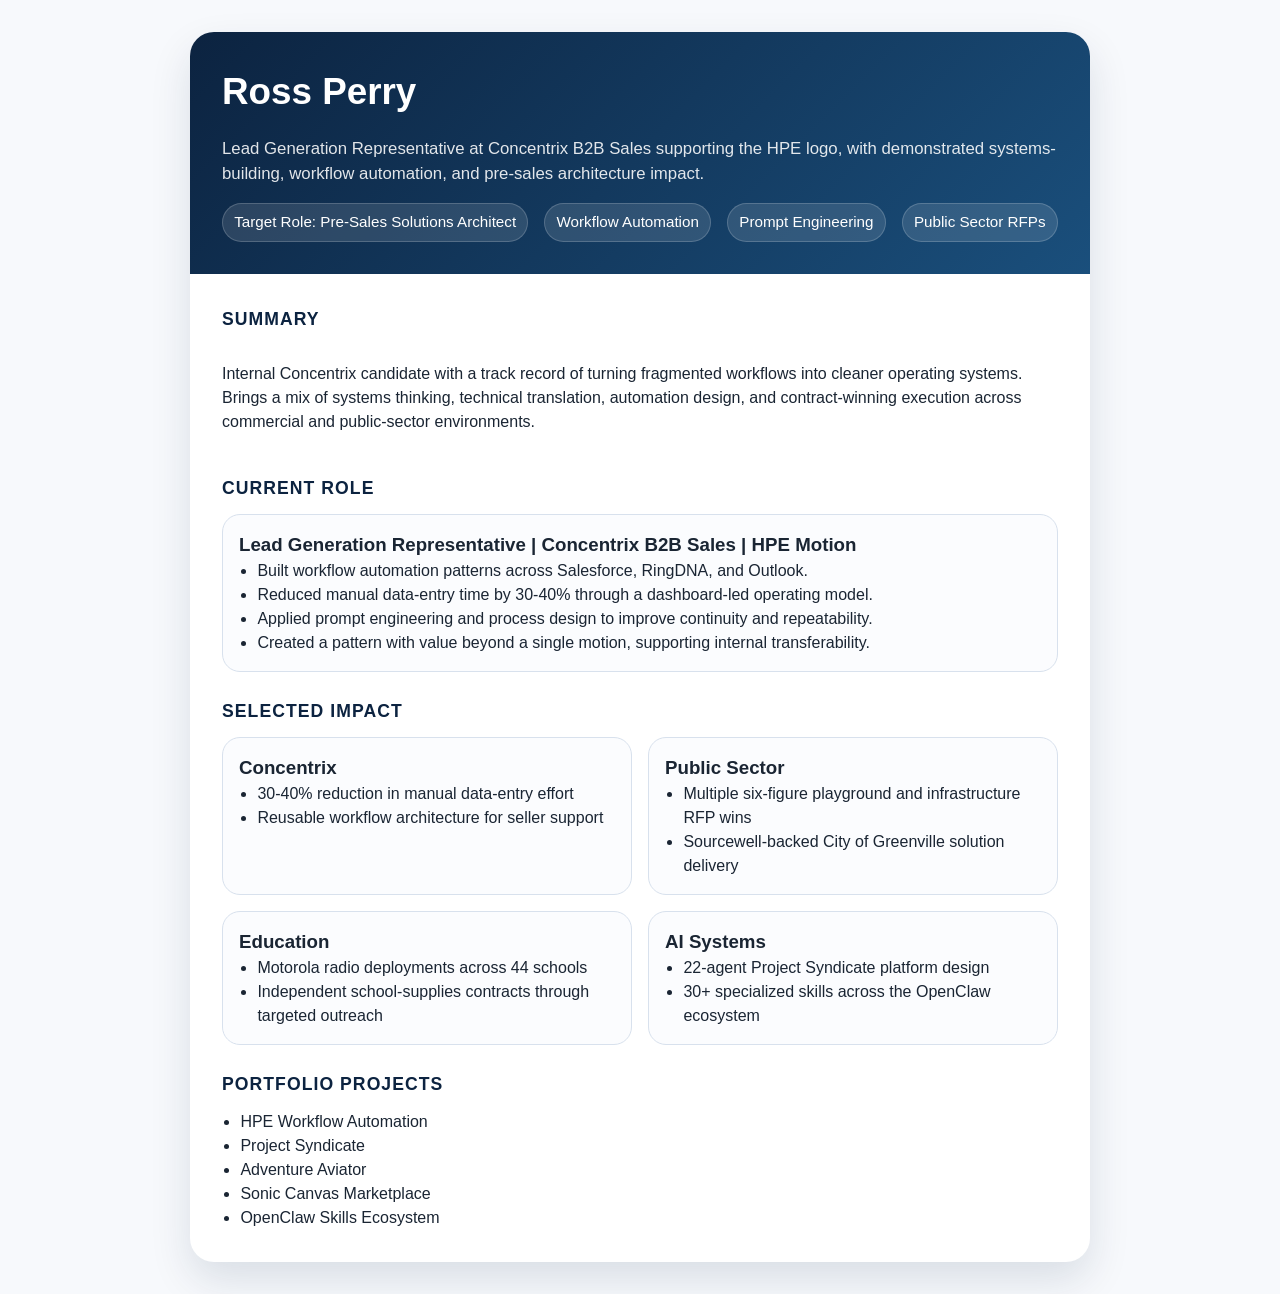
==== resources/resume/ross_perry_resume.html @ 1b968264 "Build systems architecture portfolio" ====
<!DOCTYPE html>
<html lang="en">
<head>
  <meta charset="utf-8">
  <meta name="viewport" content="width=device-width, initial-scale=1">
  <title>Ross Perry Resume</title>
  <style>
    :root {
      --ink: #0c2340;
      --accent: #1c6b72;
      --paper: #f7f9fc;
      --line: #d8e1ed;
    }

    body {
      margin: 0;
      padding: 2rem 1rem;
      background: var(--paper);
      color: #1a2533;
      font: 16px/1.5 Aptos, Calibri, sans-serif;
    }

    main {
      max-width: 900px;
      margin: 0 auto;
      background: #ffffff;
      border-radius: 24px;
      box-shadow: 0 18px 42px rgba(12, 35, 64, 0.12);
      overflow: hidden;
    }

    header {
      padding: 2rem;
      background: linear-gradient(135deg, var(--ink), #1a4f7c);
      color: #ffffff;
    }

    h1,
    h2,
    h3 {
      margin: 0;
      font-family: "Aptos Display", "Segoe UI", sans-serif;
    }

    h1 {
      font-size: 2.3rem;
      margin-bottom: 0.4rem;
    }

    .subtitle {
      font-size: 1.05rem;
      color: rgba(255, 255, 255, 0.88);
    }

    .shell {
      padding: 2rem;
      display: grid;
      gap: 1.6rem;
    }

    section {
      display: grid;
      gap: 0.8rem;
    }

    h2 {
      font-size: 1.1rem;
      color: var(--ink);
      letter-spacing: 0.06em;
      text-transform: uppercase;
    }

    .grid {
      display: grid;
      gap: 1rem;
      grid-template-columns: repeat(2, minmax(0, 1fr));
    }

    .card {
      padding: 1rem;
      border: 1px solid var(--line);
      border-radius: 18px;
      background: #fbfcfe;
    }

    ul {
      margin: 0;
      padding-left: 1.15rem;
    }

    .meta {
      display: flex;
      flex-wrap: wrap;
      gap: 0.75rem 1rem;
      margin-top: 1rem;
      font-size: 0.95rem;
    }

    .chip {
      padding: 0.45rem 0.7rem;
      border-radius: 999px;
      background: rgba(255, 255, 255, 0.12);
      border: 1px solid rgba(255, 255, 255, 0.18);
    }
  </style>
</head>
<body>
  <main>
    <header>
      <h1>Ross Perry</h1>
      <p class="subtitle">Lead Generation Representative at Concentrix B2B Sales supporting the HPE logo, with demonstrated systems-building, workflow automation, and pre-sales architecture impact.</p>
      <div class="meta">
        <span class="chip">Target Role: Pre-Sales Solutions Architect</span>
        <span class="chip">Workflow Automation</span>
        <span class="chip">Prompt Engineering</span>
        <span class="chip">Public Sector RFPs</span>
      </div>
    </header>

    <div class="shell">
      <section>
        <h2>Summary</h2>
        <p>Internal Concentrix candidate with a track record of turning fragmented workflows into cleaner operating systems. Brings a mix of systems thinking, technical translation, automation design, and contract-winning execution across commercial and public-sector environments.</p>
      </section>

      <section>
        <h2>Current Role</h2>
        <div class="card">
          <h3>Lead Generation Representative | Concentrix B2B Sales | HPE Motion</h3>
          <ul>
            <li>Built workflow automation patterns across Salesforce, RingDNA, and Outlook.</li>
            <li>Reduced manual data-entry time by 30-40% through a dashboard-led operating model.</li>
            <li>Applied prompt engineering and process design to improve continuity and repeatability.</li>
            <li>Created a pattern with value beyond a single motion, supporting internal transferability.</li>
          </ul>
        </div>
      </section>

      <section>
        <h2>Selected Impact</h2>
        <div class="grid">
          <div class="card">
            <h3>Concentrix</h3>
            <ul>
              <li>30-40% reduction in manual data-entry effort</li>
              <li>Reusable workflow architecture for seller support</li>
            </ul>
          </div>
          <div class="card">
            <h3>Public Sector</h3>
            <ul>
              <li>Multiple six-figure playground and infrastructure RFP wins</li>
              <li>Sourcewell-backed City of Greenville solution delivery</li>
            </ul>
          </div>
          <div class="card">
            <h3>Education</h3>
            <ul>
              <li>Motorola radio deployments across 44 schools</li>
              <li>Independent school-supplies contracts through targeted outreach</li>
            </ul>
          </div>
          <div class="card">
            <h3>AI Systems</h3>
            <ul>
              <li>22-agent Project Syndicate platform design</li>
              <li>30+ specialized skills across the OpenClaw ecosystem</li>
            </ul>
          </div>
        </div>
      </section>

      <section>
        <h2>Portfolio Projects</h2>
        <ul>
          <li>HPE Workflow Automation</li>
          <li>Project Syndicate</li>
          <li>Adventure Aviator</li>
          <li>Sonic Canvas Marketplace</li>
          <li>OpenClaw Skills Ecosystem</li>
        </ul>
      </section>
    </div>
  </main>
</body>
</html>
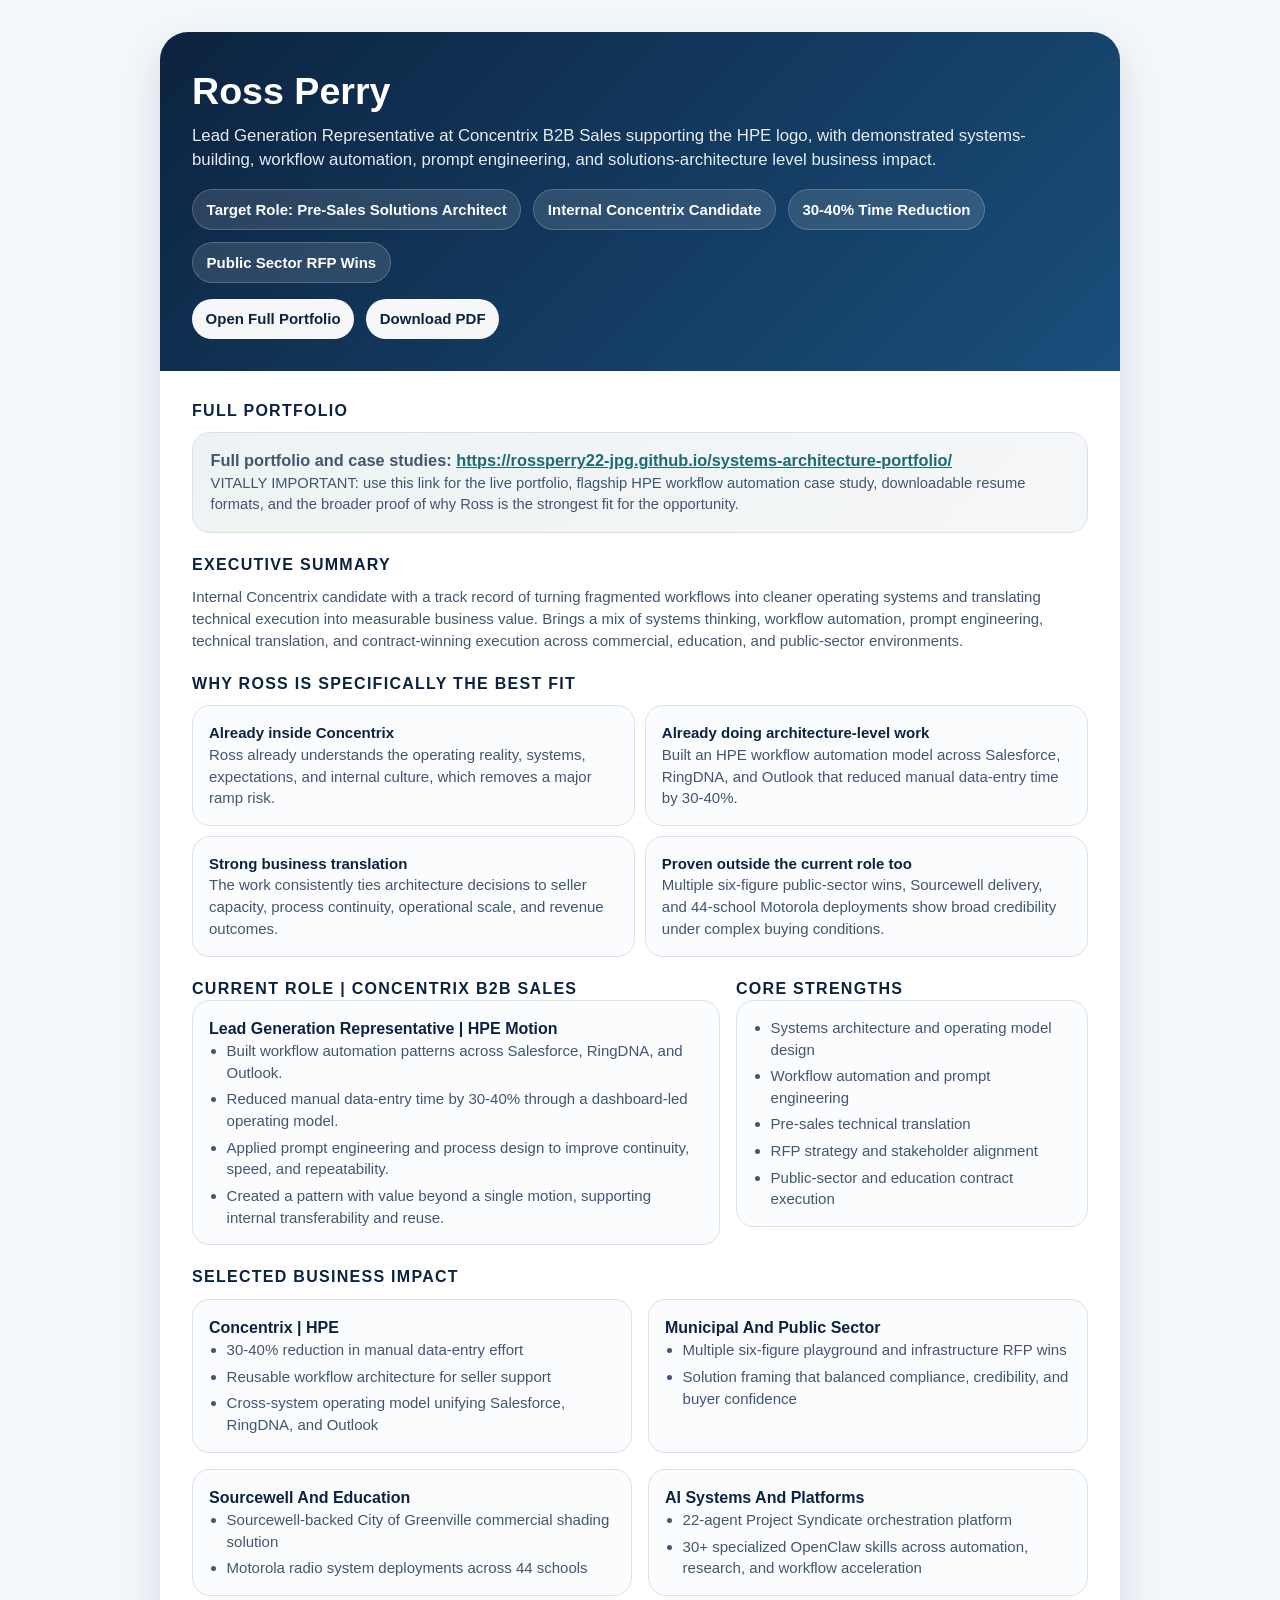
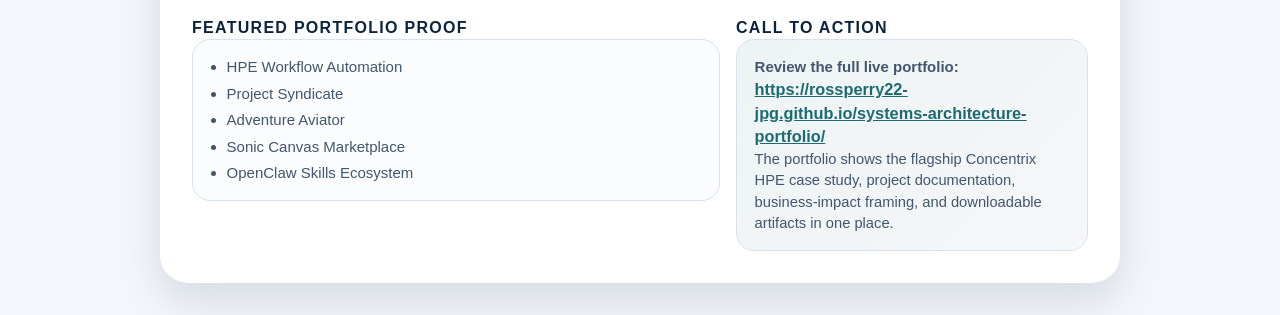
==== commit 856f2932: "Strengthen resume package and PDF download flow" ====
--- a/resources/resume/ross_perry_resume.html
+++ b/resources/resume/ross_perry_resume.html
@@ -7,32 +7,42 @@
   <style>
     :root {
       --ink: #0c2340;
+      --ink-soft: #42566f;
       --accent: #1c6b72;
-      --paper: #f7f9fc;
+      --paper: #f3f6fa;
       --line: #d8e1ed;
+      --white: #ffffff;
+    }
+
+    * {
+      box-sizing: border-box;
     }
 
     body {
       margin: 0;
       padding: 2rem 1rem;
       background: var(--paper);
-      color: #1a2533;
-      font: 16px/1.5 Aptos, Calibri, sans-serif;
+      color: #162232;
+      font: 15px/1.45 Aptos, Calibri, sans-serif;
+    }
+
+    a {
+      color: var(--accent);
     }
 
     main {
-      max-width: 900px;
+      max-width: 960px;
       margin: 0 auto;
-      background: #ffffff;
-      border-radius: 24px;
+      background: var(--white);
+      border-radius: 28px;
       box-shadow: 0 18px 42px rgba(12, 35, 64, 0.12);
       overflow: hidden;
     }
 
     header {
       padding: 2rem;
-      background: linear-gradient(135deg, var(--ink), #1a4f7c);
-      color: #ffffff;
+      background: linear-gradient(135deg, #0c2340, #1a4f7c);
+      color: var(--white);
     }
 
     h1,
@@ -43,64 +53,177 @@
     }
 
     h1 {
-      font-size: 2.3rem;
-      margin-bottom: 0.4rem;
+      font-size: 2.35rem;
+      margin-bottom: 0.35rem;
+    }
+
+    h2 {
+      font-size: 1rem;
+      text-transform: uppercase;
+      letter-spacing: 0.08em;
+      color: var(--ink);
+    }
+
+    h3 {
+      font-size: 1rem;
+      color: var(--ink);
     }
 
     .subtitle {
+      margin: 0;
       font-size: 1.05rem;
-      color: rgba(255, 255, 255, 0.88);
+      color: rgba(255, 255, 255, 0.9);
+      max-width: 60rem;
+    }
+
+    .header-meta,
+    .actions {
+      display: flex;
+      flex-wrap: wrap;
+      gap: 0.75rem;
+      margin-top: 1rem;
+    }
+
+    .chip,
+    .action-link {
+      display: inline-flex;
+      align-items: center;
+      min-height: 2.4rem;
+      padding: 0.55rem 0.85rem;
+      border-radius: 999px;
+      text-decoration: none;
+      font-weight: 700;
+    }
+
+    .chip {
+      background: rgba(255, 255, 255, 0.12);
+      border: 1px solid rgba(255, 255, 255, 0.2);
+      color: var(--white);
+    }
+
+    .action-link {
+      background: rgba(255, 255, 255, 0.96);
+      color: var(--ink);
     }
 
     .shell {
-      padding: 2rem;
-      display: grid;
-      gap: 1.6rem;
+      padding: 1.75rem 2rem 2rem;
+      display: grid;
+      gap: 1.25rem;
     }
 
     section {
       display: grid;
-      gap: 0.8rem;
-    }
-
-    h2 {
-      font-size: 1.1rem;
-      color: var(--ink);
-      letter-spacing: 0.06em;
-      text-transform: uppercase;
-    }
-
-    .grid {
-      display: grid;
-      gap: 1rem;
-      grid-template-columns: repeat(2, minmax(0, 1fr));
-    }
-
+      gap: 0.65rem;
+    }
+
+    .callout,
     .card {
-      padding: 1rem;
       border: 1px solid var(--line);
       border-radius: 18px;
       background: #fbfcfe;
     }
 
+    .callout {
+      padding: 1rem 1.1rem;
+      background: linear-gradient(135deg, rgba(28, 107, 114, 0.08), rgba(12, 35, 64, 0.04));
+    }
+
+    .card {
+      padding: 1rem;
+    }
+
+    .grid {
+      display: grid;
+      gap: 1rem;
+      grid-template-columns: repeat(2, minmax(0, 1fr));
+    }
+
+    .two-col {
+      display: grid;
+      gap: 1rem;
+      grid-template-columns: 1.2fr 0.8fr;
+    }
+
+    p {
+      margin: 0;
+      color: var(--ink-soft);
+    }
+
     ul {
       margin: 0;
-      padding-left: 1.15rem;
-    }
-
-    .meta {
-      display: flex;
-      flex-wrap: wrap;
-      gap: 0.75rem 1rem;
-      margin-top: 1rem;
-      font-size: 0.95rem;
-    }
-
-    .chip {
-      padding: 0.45rem 0.7rem;
-      border-radius: 999px;
-      background: rgba(255, 255, 255, 0.12);
-      border: 1px solid rgba(255, 255, 255, 0.18);
+      padding-left: 1.1rem;
+      color: var(--ink-soft);
+    }
+
+    li + li {
+      margin-top: 0.3rem;
+    }
+
+    .portfolio-link {
+      font-size: 1.02rem;
+      font-weight: 800;
+      word-break: break-word;
+    }
+
+    .why-fit {
+      display: grid;
+      gap: 0.6rem;
+    }
+
+    .why-fit strong {
+      color: var(--ink);
+    }
+
+    .small-note {
+      font-size: 0.92rem;
+    }
+
+    @page {
+      size: Letter;
+      margin: 0.45in;
+    }
+
+    @media print {
+      body {
+        background: #ffffff;
+        padding: 0;
+        font-size: 10.5pt;
+      }
+
+      main {
+        max-width: none;
+        box-shadow: none;
+        border-radius: 0;
+      }
+
+      header {
+        padding: 1.1rem 1.2rem 1rem;
+      }
+
+      .shell {
+        padding: 1rem 1.2rem 1.2rem;
+        gap: 0.9rem;
+      }
+
+      .actions {
+        display: none;
+      }
+
+      .grid,
+      .two-col {
+        grid-template-columns: 1fr 1fr;
+      }
+
+      .callout,
+      .card {
+        break-inside: avoid;
+      }
+
+      a {
+        color: #0f5d62;
+        text-decoration: underline;
+      }
     }
   </style>
 </head>
@@ -108,77 +231,141 @@
   <main>
     <header>
       <h1>Ross Perry</h1>
-      <p class="subtitle">Lead Generation Representative at Concentrix B2B Sales supporting the HPE logo, with demonstrated systems-building, workflow automation, and pre-sales architecture impact.</p>
-      <div class="meta">
+      <p class="subtitle">Lead Generation Representative at Concentrix B2B Sales supporting the HPE logo, with demonstrated systems-building, workflow automation, prompt engineering, and solutions-architecture level business impact.</p>
+      <div class="header-meta">
         <span class="chip">Target Role: Pre-Sales Solutions Architect</span>
-        <span class="chip">Workflow Automation</span>
-        <span class="chip">Prompt Engineering</span>
-        <span class="chip">Public Sector RFPs</span>
+        <span class="chip">Internal Concentrix Candidate</span>
+        <span class="chip">30-40% Time Reduction</span>
+        <span class="chip">Public Sector RFP Wins</span>
+      </div>
+      <div class="actions">
+        <a class="action-link" href="https://rossperry22-jpg.github.io/systems-architecture-portfolio/">Open Full Portfolio</a>
+        <a class="action-link" href="./ross_perry_resume.pdf">Download PDF</a>
       </div>
     </header>
 
     <div class="shell">
       <section>
-        <h2>Summary</h2>
-        <p>Internal Concentrix candidate with a track record of turning fragmented workflows into cleaner operating systems. Brings a mix of systems thinking, technical translation, automation design, and contract-winning execution across commercial and public-sector environments.</p>
+        <h2>Full Portfolio</h2>
+        <div class="callout">
+          <p class="portfolio-link">
+            Full portfolio and case studies:
+            <a href="https://rossperry22-jpg.github.io/systems-architecture-portfolio/">https://rossperry22-jpg.github.io/systems-architecture-portfolio/</a>
+          </p>
+          <p class="small-note">VITALLY IMPORTANT: use this link for the live portfolio, flagship HPE workflow automation case study, downloadable resume formats, and the broader proof of why Ross is the strongest fit for the opportunity.</p>
+        </div>
       </section>
 
       <section>
-        <h2>Current Role</h2>
-        <div class="card">
-          <h3>Lead Generation Representative | Concentrix B2B Sales | HPE Motion</h3>
-          <ul>
-            <li>Built workflow automation patterns across Salesforce, RingDNA, and Outlook.</li>
-            <li>Reduced manual data-entry time by 30-40% through a dashboard-led operating model.</li>
-            <li>Applied prompt engineering and process design to improve continuity and repeatability.</li>
-            <li>Created a pattern with value beyond a single motion, supporting internal transferability.</li>
-          </ul>
-        </div>
+        <h2>Executive Summary</h2>
+        <p>Internal Concentrix candidate with a track record of turning fragmented workflows into cleaner operating systems and translating technical execution into measurable business value. Brings a mix of systems thinking, workflow automation, prompt engineering, technical translation, and contract-winning execution across commercial, education, and public-sector environments.</p>
       </section>
 
       <section>
-        <h2>Selected Impact</h2>
+        <h2>Why Ross Is Specifically The Best Fit</h2>
+        <div class="grid why-fit">
+          <div class="card">
+            <strong>Already inside Concentrix</strong>
+            <p>Ross already understands the operating reality, systems, expectations, and internal culture, which removes a major ramp risk.</p>
+          </div>
+          <div class="card">
+            <strong>Already doing architecture-level work</strong>
+            <p>Built an HPE workflow automation model across Salesforce, RingDNA, and Outlook that reduced manual data-entry time by 30-40%.</p>
+          </div>
+          <div class="card">
+            <strong>Strong business translation</strong>
+            <p>The work consistently ties architecture decisions to seller capacity, process continuity, operational scale, and revenue outcomes.</p>
+          </div>
+          <div class="card">
+            <strong>Proven outside the current role too</strong>
+            <p>Multiple six-figure public-sector wins, Sourcewell delivery, and 44-school Motorola deployments show broad credibility under complex buying conditions.</p>
+          </div>
+        </div>
+      </section>
+
+      <section class="two-col">
+        <div>
+          <h2>Current Role | Concentrix B2B Sales</h2>
+          <div class="card">
+            <h3>Lead Generation Representative | HPE Motion</h3>
+            <ul>
+              <li>Built workflow automation patterns across Salesforce, RingDNA, and Outlook.</li>
+              <li>Reduced manual data-entry time by 30-40% through a dashboard-led operating model.</li>
+              <li>Applied prompt engineering and process design to improve continuity, speed, and repeatability.</li>
+              <li>Created a pattern with value beyond a single motion, supporting internal transferability and reuse.</li>
+            </ul>
+          </div>
+        </div>
+        <div>
+          <h2>Core Strengths</h2>
+          <div class="card">
+            <ul>
+              <li>Systems architecture and operating model design</li>
+              <li>Workflow automation and prompt engineering</li>
+              <li>Pre-sales technical translation</li>
+              <li>RFP strategy and stakeholder alignment</li>
+              <li>Public-sector and education contract execution</li>
+            </ul>
+          </div>
+        </div>
+      </section>
+
+      <section>
+        <h2>Selected Business Impact</h2>
         <div class="grid">
           <div class="card">
-            <h3>Concentrix</h3>
+            <h3>Concentrix | HPE</h3>
             <ul>
               <li>30-40% reduction in manual data-entry effort</li>
               <li>Reusable workflow architecture for seller support</li>
-            </ul>
-          </div>
-          <div class="card">
-            <h3>Public Sector</h3>
+              <li>Cross-system operating model unifying Salesforce, RingDNA, and Outlook</li>
+            </ul>
+          </div>
+          <div class="card">
+            <h3>Municipal And Public Sector</h3>
             <ul>
               <li>Multiple six-figure playground and infrastructure RFP wins</li>
-              <li>Sourcewell-backed City of Greenville solution delivery</li>
-            </ul>
-          </div>
-          <div class="card">
-            <h3>Education</h3>
-            <ul>
-              <li>Motorola radio deployments across 44 schools</li>
-              <li>Independent school-supplies contracts through targeted outreach</li>
-            </ul>
-          </div>
-          <div class="card">
-            <h3>AI Systems</h3>
-            <ul>
-              <li>22-agent Project Syndicate platform design</li>
-              <li>30+ specialized skills across the OpenClaw ecosystem</li>
-            </ul>
-          </div>
-        </div>
-      </section>
-
-      <section>
-        <h2>Portfolio Projects</h2>
-        <ul>
-          <li>HPE Workflow Automation</li>
-          <li>Project Syndicate</li>
-          <li>Adventure Aviator</li>
-          <li>Sonic Canvas Marketplace</li>
-          <li>OpenClaw Skills Ecosystem</li>
-        </ul>
+              <li>Solution framing that balanced compliance, credibility, and buyer confidence</li>
+            </ul>
+          </div>
+          <div class="card">
+            <h3>Sourcewell And Education</h3>
+            <ul>
+              <li>Sourcewell-backed City of Greenville commercial shading solution</li>
+              <li>Motorola radio system deployments across 44 schools</li>
+            </ul>
+          </div>
+          <div class="card">
+            <h3>AI Systems And Platforms</h3>
+            <ul>
+              <li>22-agent Project Syndicate orchestration platform</li>
+              <li>30+ specialized OpenClaw skills across automation, research, and workflow acceleration</li>
+            </ul>
+          </div>
+        </div>
+      </section>
+
+      <section class="two-col">
+        <div>
+          <h2>Featured Portfolio Proof</h2>
+          <div class="card">
+            <ul>
+              <li>HPE Workflow Automation</li>
+              <li>Project Syndicate</li>
+              <li>Adventure Aviator</li>
+              <li>Sonic Canvas Marketplace</li>
+              <li>OpenClaw Skills Ecosystem</li>
+            </ul>
+          </div>
+        </div>
+        <div>
+          <h2>Call To Action</h2>
+          <div class="callout">
+            <p><strong>Review the full live portfolio:</strong></p>
+            <p class="portfolio-link"><a href="https://rossperry22-jpg.github.io/systems-architecture-portfolio/">https://rossperry22-jpg.github.io/systems-architecture-portfolio/</a></p>
+            <p class="small-note">The portfolio shows the flagship Concentrix HPE case study, project documentation, business-impact framing, and downloadable artifacts in one place.</p>
+          </div>
+        </div>
       </section>
     </div>
   </main>
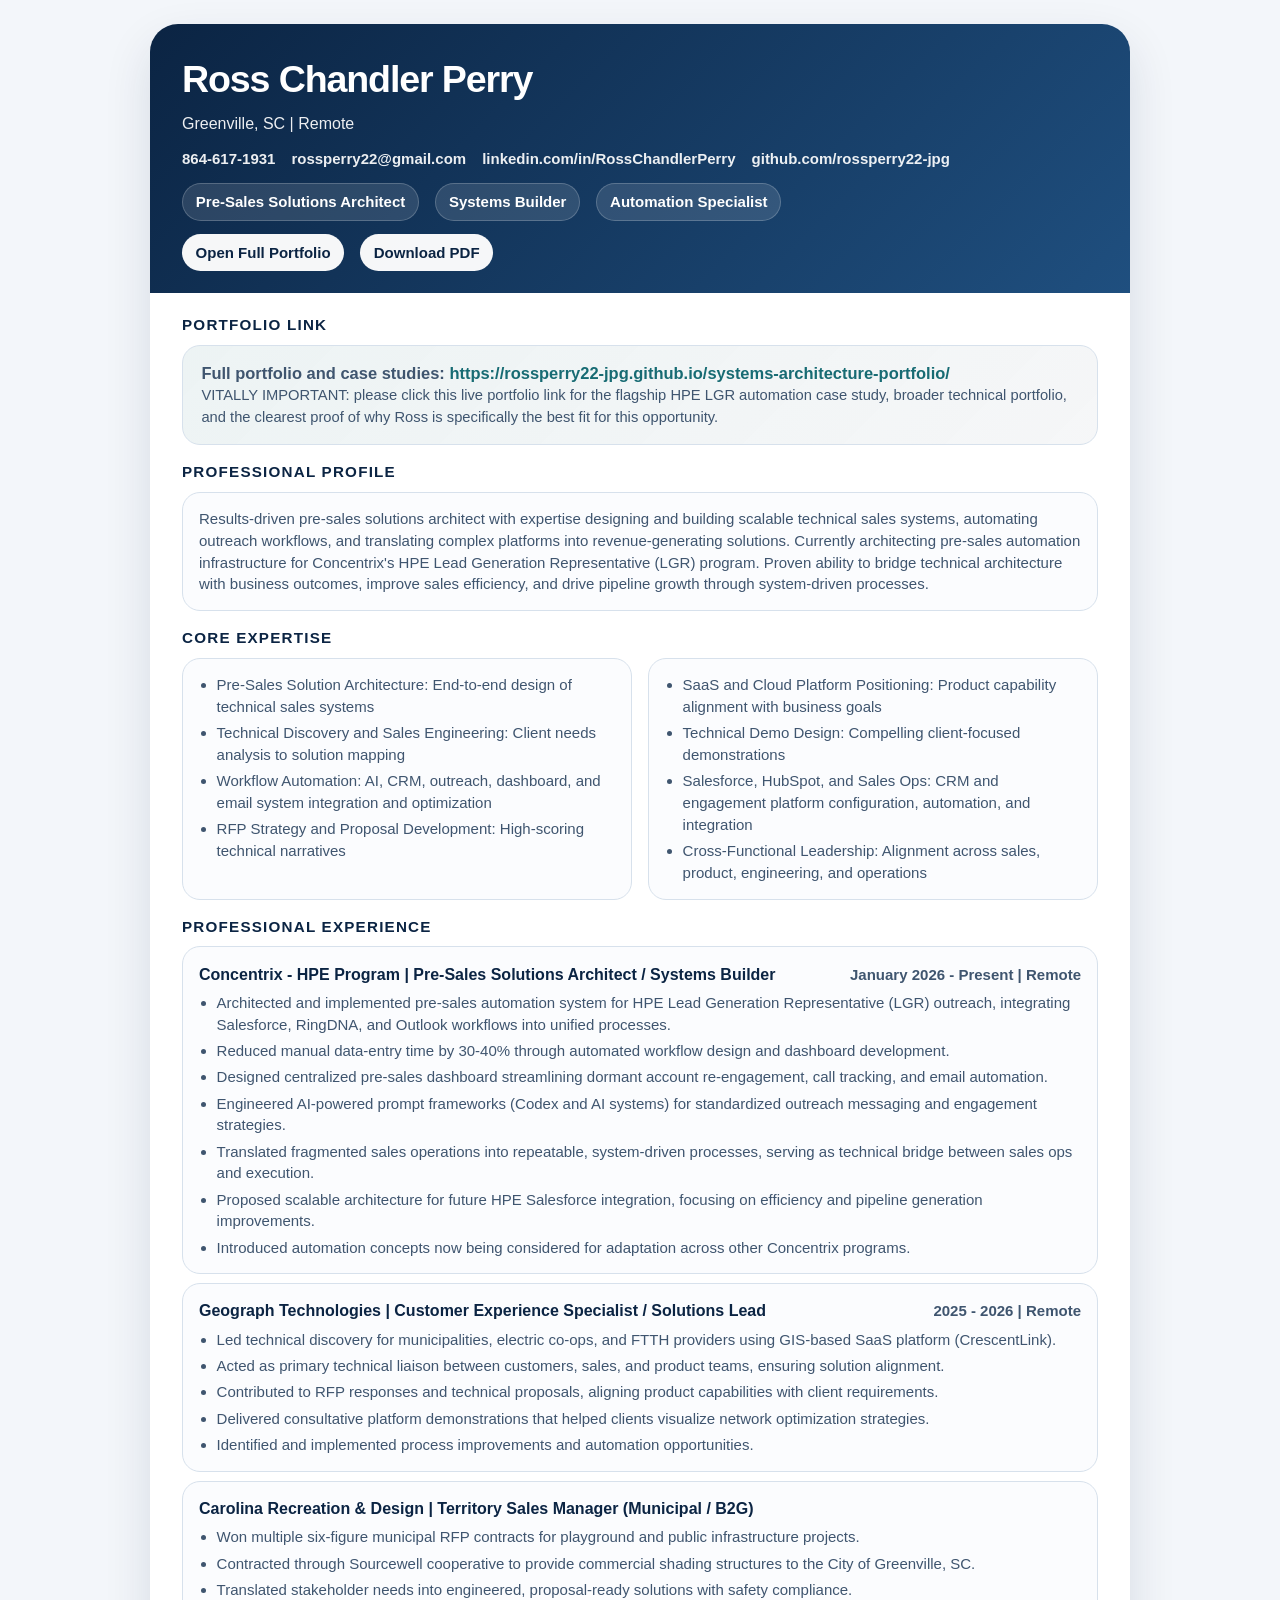
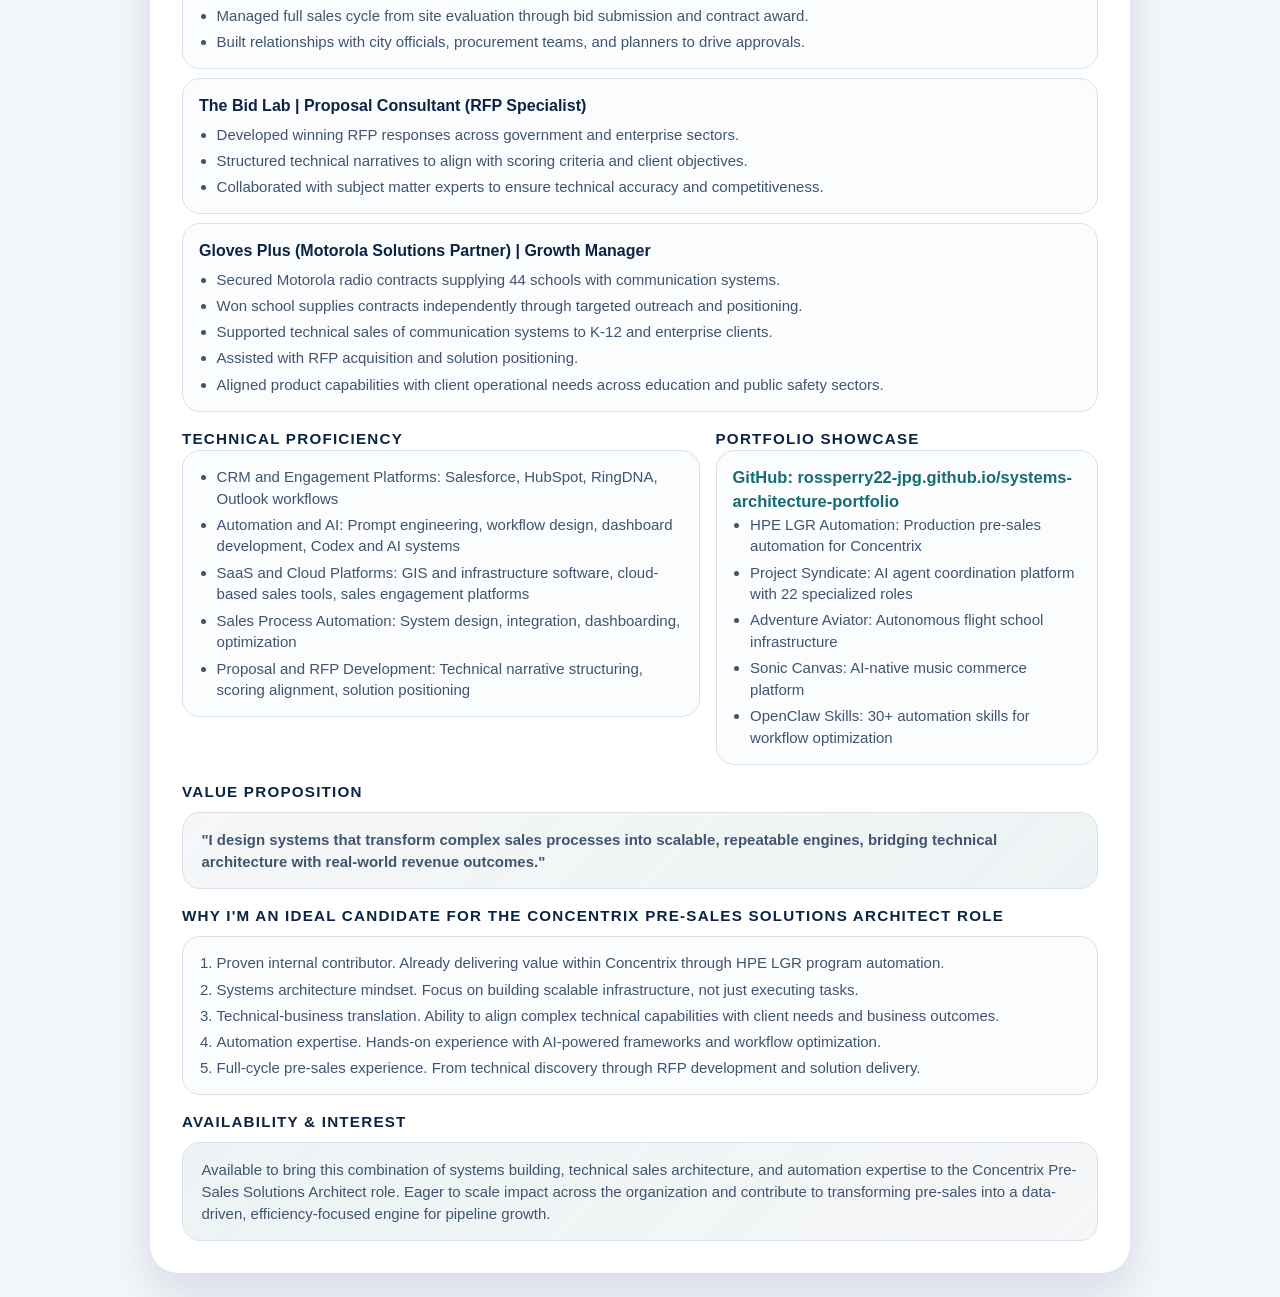
==== commit 8ce02df8: "Update full resume content and technical stack" ====
--- a/resources/resume/ross_perry_resume.html
+++ b/resources/resume/ross_perry_resume.html
@@ -3,14 +3,14 @@
 <head>
   <meta charset="utf-8">
   <meta name="viewport" content="width=device-width, initial-scale=1">
-  <title>Ross Perry Resume</title>
+  <title>Ross Chandler Perry | Resume</title>
   <style>
     :root {
-      --ink: #0c2340;
-      --ink-soft: #42566f;
-      --accent: #1c6b72;
+      --ink: #0b2443;
+      --ink-soft: #3f556f;
+      --accent: #176b73;
+      --line: #d7e1ec;
       --paper: #f3f6fa;
-      --line: #d8e1ed;
       --white: #ffffff;
     }
 
@@ -20,7 +20,7 @@
 
     body {
       margin: 0;
-      padding: 2rem 1rem;
+      padding: 1.5rem 1rem;
       background: var(--paper);
       color: #162232;
       font: 15px/1.45 Aptos, Calibri, sans-serif;
@@ -28,20 +28,25 @@
 
     a {
       color: var(--accent);
+      text-decoration: none;
+    }
+
+    a:hover {
+      text-decoration: underline;
     }
 
     main {
-      max-width: 960px;
+      max-width: 980px;
       margin: 0 auto;
       background: var(--white);
       border-radius: 28px;
-      box-shadow: 0 18px 42px rgba(12, 35, 64, 0.12);
+      box-shadow: 0 20px 48px rgba(11, 36, 67, 0.12);
       overflow: hidden;
     }
 
     header {
-      padding: 2rem;
-      background: linear-gradient(135deg, #0c2340, #1a4f7c);
+      padding: 1.75rem 2rem 1.35rem;
+      background: linear-gradient(135deg, #0b2443, #1f4f7f);
       color: var(--white);
     }
 
@@ -55,10 +60,11 @@
     h1 {
       font-size: 2.35rem;
       margin-bottom: 0.35rem;
+      letter-spacing: -0.03em;
     }
 
     h2 {
-      font-size: 1rem;
+      font-size: 0.95rem;
       text-transform: uppercase;
       letter-spacing: 0.08em;
       color: var(--ink);
@@ -69,80 +75,113 @@
       color: var(--ink);
     }
 
-    .subtitle {
-      margin: 0;
-      font-size: 1.05rem;
-      color: rgba(255, 255, 255, 0.9);
-      max-width: 60rem;
-    }
-
-    .header-meta,
-    .actions {
+    .location {
+      margin: 0 0 0.5rem;
+      font-size: 1rem;
+      color: rgba(255, 255, 255, 0.92);
+    }
+
+    .contact-line,
+    .tagline,
+    .action-row {
       display: flex;
       flex-wrap: wrap;
-      gap: 0.75rem;
-      margin-top: 1rem;
-    }
-
-    .chip,
+      gap: 0.75rem 1rem;
+      margin-top: 0.8rem;
+    }
+
+    .contact-line a,
+    .contact-line span {
+      color: rgba(255, 255, 255, 0.92);
+      font-weight: 600;
+    }
+
+    .tag {
+      display: inline-flex;
+      align-items: center;
+      min-height: 2.25rem;
+      padding: 0.45rem 0.8rem;
+      border-radius: 999px;
+      background: rgba(255, 255, 255, 0.12);
+      border: 1px solid rgba(255, 255, 255, 0.2);
+      color: var(--white);
+      font-weight: 700;
+    }
+
     .action-link {
       display: inline-flex;
       align-items: center;
-      min-height: 2.4rem;
-      padding: 0.55rem 0.85rem;
+      min-height: 2.35rem;
+      padding: 0.5rem 0.85rem;
       border-radius: 999px;
-      text-decoration: none;
-      font-weight: 700;
-    }
-
-    .chip {
-      background: rgba(255, 255, 255, 0.12);
-      border: 1px solid rgba(255, 255, 255, 0.2);
-      color: var(--white);
-    }
-
-    .action-link {
       background: rgba(255, 255, 255, 0.96);
       color: var(--ink);
+      font-weight: 800;
     }
 
     .shell {
-      padding: 1.75rem 2rem 2rem;
+      padding: 1.3rem 2rem 2rem;
       display: grid;
-      gap: 1.25rem;
+      gap: 1rem;
     }
 
     section {
       display: grid;
-      gap: 0.65rem;
-    }
-
-    .callout,
-    .card {
+      gap: 0.55rem;
+    }
+
+    .banner,
+    .block,
+    .quote {
       border: 1px solid var(--line);
       border-radius: 18px;
       background: #fbfcfe;
     }
 
-    .callout {
-      padding: 1rem 1.1rem;
-      background: linear-gradient(135deg, rgba(28, 107, 114, 0.08), rgba(12, 35, 64, 0.04));
-    }
-
-    .card {
-      padding: 1rem;
-    }
-
-    .grid {
-      display: grid;
-      gap: 1rem;
-      grid-template-columns: repeat(2, minmax(0, 1fr));
-    }
-
+    .banner {
+      padding: 1rem 1.15rem;
+      background: linear-gradient(135deg, rgba(23, 107, 115, 0.08), rgba(11, 36, 67, 0.04));
+    }
+
+    .block {
+      padding: 0.95rem 1rem;
+    }
+
+    .quote {
+      padding: 1rem 1.15rem;
+      background: linear-gradient(135deg, rgba(11, 36, 67, 0.04), rgba(23, 107, 115, 0.08));
+    }
+
+    .grid-2,
     .two-col {
       display: grid;
       gap: 1rem;
-      grid-template-columns: 1.2fr 0.8fr;
+    }
+
+    .grid-2 {
+      grid-template-columns: repeat(2, minmax(0, 1fr));
+    }
+
+    .two-col {
+      grid-template-columns: 1.15fr 0.85fr;
+    }
+
+    .role {
+      display: grid;
+      gap: 0.4rem;
+    }
+
+    .role-head {
+      display: flex;
+      flex-wrap: wrap;
+      justify-content: space-between;
+      gap: 0.5rem 1rem;
+      align-items: baseline;
+    }
+
+    .role-meta {
+      color: var(--ink-soft);
+      font-weight: 700;
     }
 
     p {
@@ -150,33 +189,29 @@
       color: var(--ink-soft);
     }
 
-    ul {
+    ul,
+    ol {
       margin: 0;
       padding-left: 1.1rem;
       color: var(--ink-soft);
     }
 
     li + li {
-      margin-top: 0.3rem;
+      margin-top: 0.28rem;
     }
 
     .portfolio-link {
-      font-size: 1.02rem;
-      font-weight: 800;
+      font-size: 1.03rem;
+      font-weight: 900;
       word-break: break-word;
-    }
-
-    .why-fit {
-      display: grid;
-      gap: 0.6rem;
-    }
-
-    .why-fit strong {
-      color: var(--ink);
     }
 
     .small-note {
       font-size: 0.92rem;
+    }
+
+    .tight {
+      gap: 0.35rem;
     }
 
     @page {
@@ -186,9 +221,9 @@
 
     @media print {
       body {
+        padding: 0;
         background: #ffffff;
-        padding: 0;
-        font-size: 10.5pt;
+        font-size: 10.35pt;
       }
 
       main {
@@ -198,25 +233,27 @@
       }
 
       header {
-        padding: 1.1rem 1.2rem 1rem;
+        padding: 1rem 1.15rem 0.95rem;
       }
 
       .shell {
-        padding: 1rem 1.2rem 1.2rem;
-        gap: 0.9rem;
-      }
-
-      .actions {
+        padding: 0.9rem 1.15rem 1rem;
+        gap: 0.75rem;
+      }
+
+      .action-row {
         display: none;
       }
 
-      .grid,
+      .grid-2,
       .two-col {
         grid-template-columns: 1fr 1fr;
       }
 
-      .callout,
-      .card {
+      .banner,
+      .block,
+      .quote,
+      .role {
         break-inside: avoid;
       }
 
@@ -230,15 +267,20 @@
 <body>
   <main>
     <header>
-      <h1>Ross Perry</h1>
-      <p class="subtitle">Lead Generation Representative at Concentrix B2B Sales supporting the HPE logo, with demonstrated systems-building, workflow automation, prompt engineering, and solutions-architecture level business impact.</p>
-      <div class="header-meta">
-        <span class="chip">Target Role: Pre-Sales Solutions Architect</span>
-        <span class="chip">Internal Concentrix Candidate</span>
-        <span class="chip">30-40% Time Reduction</span>
-        <span class="chip">Public Sector RFP Wins</span>
+      <h1>Ross Chandler Perry</h1>
+      <p class="location">Greenville, SC | Remote</p>
+      <div class="contact-line">
+        <span>864-617-1931</span>
+        <a href="mailto:rossperry22@gmail.com">rossperry22@gmail.com</a>
+        <a href="https://www.linkedin.com/in/RossChandlerPerry">linkedin.com/in/RossChandlerPerry</a>
+        <a href="https://github.com/rossperry22-jpg">github.com/rossperry22-jpg</a>
       </div>
-      <div class="actions">
+      <div class="tagline">
+        <span class="tag">Pre-Sales Solutions Architect</span>
+        <span class="tag">Systems Builder</span>
+        <span class="tag">Automation Specialist</span>
+      </div>
+      <div class="action-row">
         <a class="action-link" href="https://rossperry22-jpg.github.io/systems-architecture-portfolio/">Open Full Portfolio</a>
         <a class="action-link" href="./ross_perry_resume.pdf">Download PDF</a>
       </div>
@@ -246,125 +288,168 @@
 
     <div class="shell">
       <section>
-        <h2>Full Portfolio</h2>
-        <div class="callout">
+        <h2>Portfolio Link</h2>
+        <div class="banner">
           <p class="portfolio-link">
             Full portfolio and case studies:
             <a href="https://rossperry22-jpg.github.io/systems-architecture-portfolio/">https://rossperry22-jpg.github.io/systems-architecture-portfolio/</a>
           </p>
-          <p class="small-note">VITALLY IMPORTANT: use this link for the live portfolio, flagship HPE workflow automation case study, downloadable resume formats, and the broader proof of why Ross is the strongest fit for the opportunity.</p>
-        </div>
-      </section>
-
-      <section>
-        <h2>Executive Summary</h2>
-        <p>Internal Concentrix candidate with a track record of turning fragmented workflows into cleaner operating systems and translating technical execution into measurable business value. Brings a mix of systems thinking, workflow automation, prompt engineering, technical translation, and contract-winning execution across commercial, education, and public-sector environments.</p>
-      </section>
-
-      <section>
-        <h2>Why Ross Is Specifically The Best Fit</h2>
-        <div class="grid why-fit">
-          <div class="card">
-            <strong>Already inside Concentrix</strong>
-            <p>Ross already understands the operating reality, systems, expectations, and internal culture, which removes a major ramp risk.</p>
-          </div>
-          <div class="card">
-            <strong>Already doing architecture-level work</strong>
-            <p>Built an HPE workflow automation model across Salesforce, RingDNA, and Outlook that reduced manual data-entry time by 30-40%.</p>
-          </div>
-          <div class="card">
-            <strong>Strong business translation</strong>
-            <p>The work consistently ties architecture decisions to seller capacity, process continuity, operational scale, and revenue outcomes.</p>
-          </div>
-          <div class="card">
-            <strong>Proven outside the current role too</strong>
-            <p>Multiple six-figure public-sector wins, Sourcewell delivery, and 44-school Motorola deployments show broad credibility under complex buying conditions.</p>
-          </div>
+          <p class="small-note">VITALLY IMPORTANT: please click this live portfolio link for the flagship HPE LGR automation case study, broader technical portfolio, and the clearest proof of why Ross is specifically the best fit for this opportunity.</p>
+        </div>
+      </section>
+
+      <section>
+        <h2>Professional Profile</h2>
+        <div class="block">
+          <p>Results-driven pre-sales solutions architect with expertise designing and building scalable technical sales systems, automating outreach workflows, and translating complex platforms into revenue-generating solutions. Currently architecting pre-sales automation infrastructure for Concentrix's HPE Lead Generation Representative (LGR) program. Proven ability to bridge technical architecture with business outcomes, improve sales efficiency, and drive pipeline growth through system-driven processes.</p>
+        </div>
+      </section>
+
+      <section>
+        <h2>Core Expertise</h2>
+        <div class="grid-2">
+          <div class="block">
+            <ul>
+              <li>Pre-Sales Solution Architecture: End-to-end design of technical sales systems</li>
+              <li>Technical Discovery and Sales Engineering: Client needs analysis to solution mapping</li>
+              <li>Workflow Automation: AI, CRM, outreach, dashboard, and email system integration and optimization</li>
+              <li>RFP Strategy and Proposal Development: High-scoring technical narratives</li>
+            </ul>
+          </div>
+          <div class="block">
+            <ul>
+              <li>SaaS and Cloud Platform Positioning: Product capability alignment with business goals</li>
+              <li>Technical Demo Design: Compelling client-focused demonstrations</li>
+              <li>Salesforce, HubSpot, and Sales Ops: CRM and engagement platform configuration, automation, and integration</li>
+              <li>Cross-Functional Leadership: Alignment across sales, product, engineering, and operations</li>
+            </ul>
+          </div>
+        </div>
+      </section>
+
+      <section>
+        <h2>Professional Experience</h2>
+        <div class="role block">
+          <div class="role-head">
+            <h3>Concentrix - HPE Program | Pre-Sales Solutions Architect / Systems Builder</h3>
+            <span class="role-meta">January 2026 - Present | Remote</span>
+          </div>
+          <ul>
+            <li>Architected and implemented pre-sales automation system for HPE Lead Generation Representative (LGR) outreach, integrating Salesforce, RingDNA, and Outlook workflows into unified processes.</li>
+            <li>Reduced manual data-entry time by 30-40% through automated workflow design and dashboard development.</li>
+            <li>Designed centralized pre-sales dashboard streamlining dormant account re-engagement, call tracking, and email automation.</li>
+            <li>Engineered AI-powered prompt frameworks (Codex and AI systems) for standardized outreach messaging and engagement strategies.</li>
+            <li>Translated fragmented sales operations into repeatable, system-driven processes, serving as technical bridge between sales ops and execution.</li>
+            <li>Proposed scalable architecture for future HPE Salesforce integration, focusing on efficiency and pipeline generation improvements.</li>
+            <li>Introduced automation concepts now being considered for adaptation across other Concentrix programs.</li>
+          </ul>
+        </div>
+
+        <div class="role block">
+          <div class="role-head">
+            <h3>Geograph Technologies | Customer Experience Specialist / Solutions Lead</h3>
+            <span class="role-meta">2025 - 2026 | Remote</span>
+          </div>
+          <ul>
+            <li>Led technical discovery for municipalities, electric co-ops, and FTTH providers using GIS-based SaaS platform (CrescentLink).</li>
+            <li>Acted as primary technical liaison between customers, sales, and product teams, ensuring solution alignment.</li>
+            <li>Contributed to RFP responses and technical proposals, aligning product capabilities with client requirements.</li>
+            <li>Delivered consultative platform demonstrations that helped clients visualize network optimization strategies.</li>
+            <li>Identified and implemented process improvements and automation opportunities.</li>
+          </ul>
+        </div>
+
+        <div class="role block">
+          <div class="role-head">
+            <h3>Carolina Recreation &amp; Design | Territory Sales Manager (Municipal / B2G)</h3>
+          </div>
+          <ul>
+            <li>Won multiple six-figure municipal RFP contracts for playground and public infrastructure projects.</li>
+            <li>Contracted through Sourcewell cooperative to provide commercial shading structures to the City of Greenville, SC.</li>
+            <li>Translated stakeholder needs into engineered, proposal-ready solutions with safety compliance.</li>
+            <li>Managed full sales cycle from site evaluation through bid submission and contract award.</li>
+            <li>Built relationships with city officials, procurement teams, and planners to drive approvals.</li>
+          </ul>
+        </div>
+
+        <div class="role block">
+          <div class="role-head">
+            <h3>The Bid Lab | Proposal Consultant (RFP Specialist)</h3>
+          </div>
+          <ul>
+            <li>Developed winning RFP responses across government and enterprise sectors.</li>
+            <li>Structured technical narratives to align with scoring criteria and client objectives.</li>
+            <li>Collaborated with subject matter experts to ensure technical accuracy and competitiveness.</li>
+          </ul>
+        </div>
+
+        <div class="role block">
+          <div class="role-head">
+            <h3>Gloves Plus (Motorola Solutions Partner) | Growth Manager</h3>
+          </div>
+          <ul>
+            <li>Secured Motorola radio contracts supplying 44 schools with communication systems.</li>
+            <li>Won school supplies contracts independently through targeted outreach and positioning.</li>
+            <li>Supported technical sales of communication systems to K-12 and enterprise clients.</li>
+            <li>Assisted with RFP acquisition and solution positioning.</li>
+            <li>Aligned product capabilities with client operational needs across education and public safety sectors.</li>
+          </ul>
         </div>
       </section>
 
       <section class="two-col">
-        <div>
-          <h2>Current Role | Concentrix B2B Sales</h2>
-          <div class="card">
-            <h3>Lead Generation Representative | HPE Motion</h3>
+        <div class="tight">
+          <h2>Technical Proficiency</h2>
+          <div class="block">
             <ul>
-              <li>Built workflow automation patterns across Salesforce, RingDNA, and Outlook.</li>
-              <li>Reduced manual data-entry time by 30-40% through a dashboard-led operating model.</li>
-              <li>Applied prompt engineering and process design to improve continuity, speed, and repeatability.</li>
-              <li>Created a pattern with value beyond a single motion, supporting internal transferability and reuse.</li>
+              <li>CRM and Engagement Platforms: Salesforce, HubSpot, RingDNA, Outlook workflows</li>
+              <li>Automation and AI: Prompt engineering, workflow design, dashboard development, Codex and AI systems</li>
+              <li>SaaS and Cloud Platforms: GIS and infrastructure software, cloud-based sales tools, sales engagement platforms</li>
+              <li>Sales Process Automation: System design, integration, dashboarding, optimization</li>
+              <li>Proposal and RFP Development: Technical narrative structuring, scoring alignment, solution positioning</li>
             </ul>
           </div>
         </div>
-        <div>
-          <h2>Core Strengths</h2>
-          <div class="card">
+
+        <div class="tight">
+          <h2>Portfolio Showcase</h2>
+          <div class="block">
+            <p class="portfolio-link"><a href="https://rossperry22-jpg.github.io/systems-architecture-portfolio/">GitHub: rossperry22-jpg.github.io/systems-architecture-portfolio</a></p>
             <ul>
-              <li>Systems architecture and operating model design</li>
-              <li>Workflow automation and prompt engineering</li>
-              <li>Pre-sales technical translation</li>
-              <li>RFP strategy and stakeholder alignment</li>
-              <li>Public-sector and education contract execution</li>
+              <li>HPE LGR Automation: Production pre-sales automation for Concentrix</li>
+              <li>Project Syndicate: AI agent coordination platform with 22 specialized roles</li>
+              <li>Adventure Aviator: Autonomous flight school infrastructure</li>
+              <li>Sonic Canvas: AI-native music commerce platform</li>
+              <li>OpenClaw Skills: 30+ automation skills for workflow optimization</li>
             </ul>
           </div>
         </div>
       </section>
 
       <section>
-        <h2>Selected Business Impact</h2>
-        <div class="grid">
-          <div class="card">
-            <h3>Concentrix | HPE</h3>
-            <ul>
-              <li>30-40% reduction in manual data-entry effort</li>
-              <li>Reusable workflow architecture for seller support</li>
-              <li>Cross-system operating model unifying Salesforce, RingDNA, and Outlook</li>
-            </ul>
-          </div>
-          <div class="card">
-            <h3>Municipal And Public Sector</h3>
-            <ul>
-              <li>Multiple six-figure playground and infrastructure RFP wins</li>
-              <li>Solution framing that balanced compliance, credibility, and buyer confidence</li>
-            </ul>
-          </div>
-          <div class="card">
-            <h3>Sourcewell And Education</h3>
-            <ul>
-              <li>Sourcewell-backed City of Greenville commercial shading solution</li>
-              <li>Motorola radio system deployments across 44 schools</li>
-            </ul>
-          </div>
-          <div class="card">
-            <h3>AI Systems And Platforms</h3>
-            <ul>
-              <li>22-agent Project Syndicate orchestration platform</li>
-              <li>30+ specialized OpenClaw skills across automation, research, and workflow acceleration</li>
-            </ul>
-          </div>
-        </div>
-      </section>
-
-      <section class="two-col">
-        <div>
-          <h2>Featured Portfolio Proof</h2>
-          <div class="card">
-            <ul>
-              <li>HPE Workflow Automation</li>
-              <li>Project Syndicate</li>
-              <li>Adventure Aviator</li>
-              <li>Sonic Canvas Marketplace</li>
-              <li>OpenClaw Skills Ecosystem</li>
-            </ul>
-          </div>
-        </div>
-        <div>
-          <h2>Call To Action</h2>
-          <div class="callout">
-            <p><strong>Review the full live portfolio:</strong></p>
-            <p class="portfolio-link"><a href="https://rossperry22-jpg.github.io/systems-architecture-portfolio/">https://rossperry22-jpg.github.io/systems-architecture-portfolio/</a></p>
-            <p class="small-note">The portfolio shows the flagship Concentrix HPE case study, project documentation, business-impact framing, and downloadable artifacts in one place.</p>
-          </div>
+        <h2>Value Proposition</h2>
+        <div class="quote">
+          <p><strong>"I design systems that transform complex sales processes into scalable, repeatable engines, bridging technical architecture with real-world revenue outcomes."</strong></p>
+        </div>
+      </section>
+
+      <section>
+        <h2>Why I'm An Ideal Candidate For The Concentrix Pre-Sales Solutions Architect Role</h2>
+        <div class="block">
+          <ol>
+            <li>Proven internal contributor. Already delivering value within Concentrix through HPE LGR program automation.</li>
+            <li>Systems architecture mindset. Focus on building scalable infrastructure, not just executing tasks.</li>
+            <li>Technical-business translation. Ability to align complex technical capabilities with client needs and business outcomes.</li>
+            <li>Automation expertise. Hands-on experience with AI-powered frameworks and workflow optimization.</li>
+            <li>Full-cycle pre-sales experience. From technical discovery through RFP development and solution delivery.</li>
+          </ol>
+        </div>
+      </section>
+
+      <section>
+        <h2>Availability &amp; Interest</h2>
+        <div class="banner">
+          <p>Available to bring this combination of systems building, technical sales architecture, and automation expertise to the Concentrix Pre-Sales Solutions Architect role. Eager to scale impact across the organization and contribute to transforming pre-sales into a data-driven, efficiency-focused engine for pipeline growth.</p>
         </div>
       </section>
     </div>
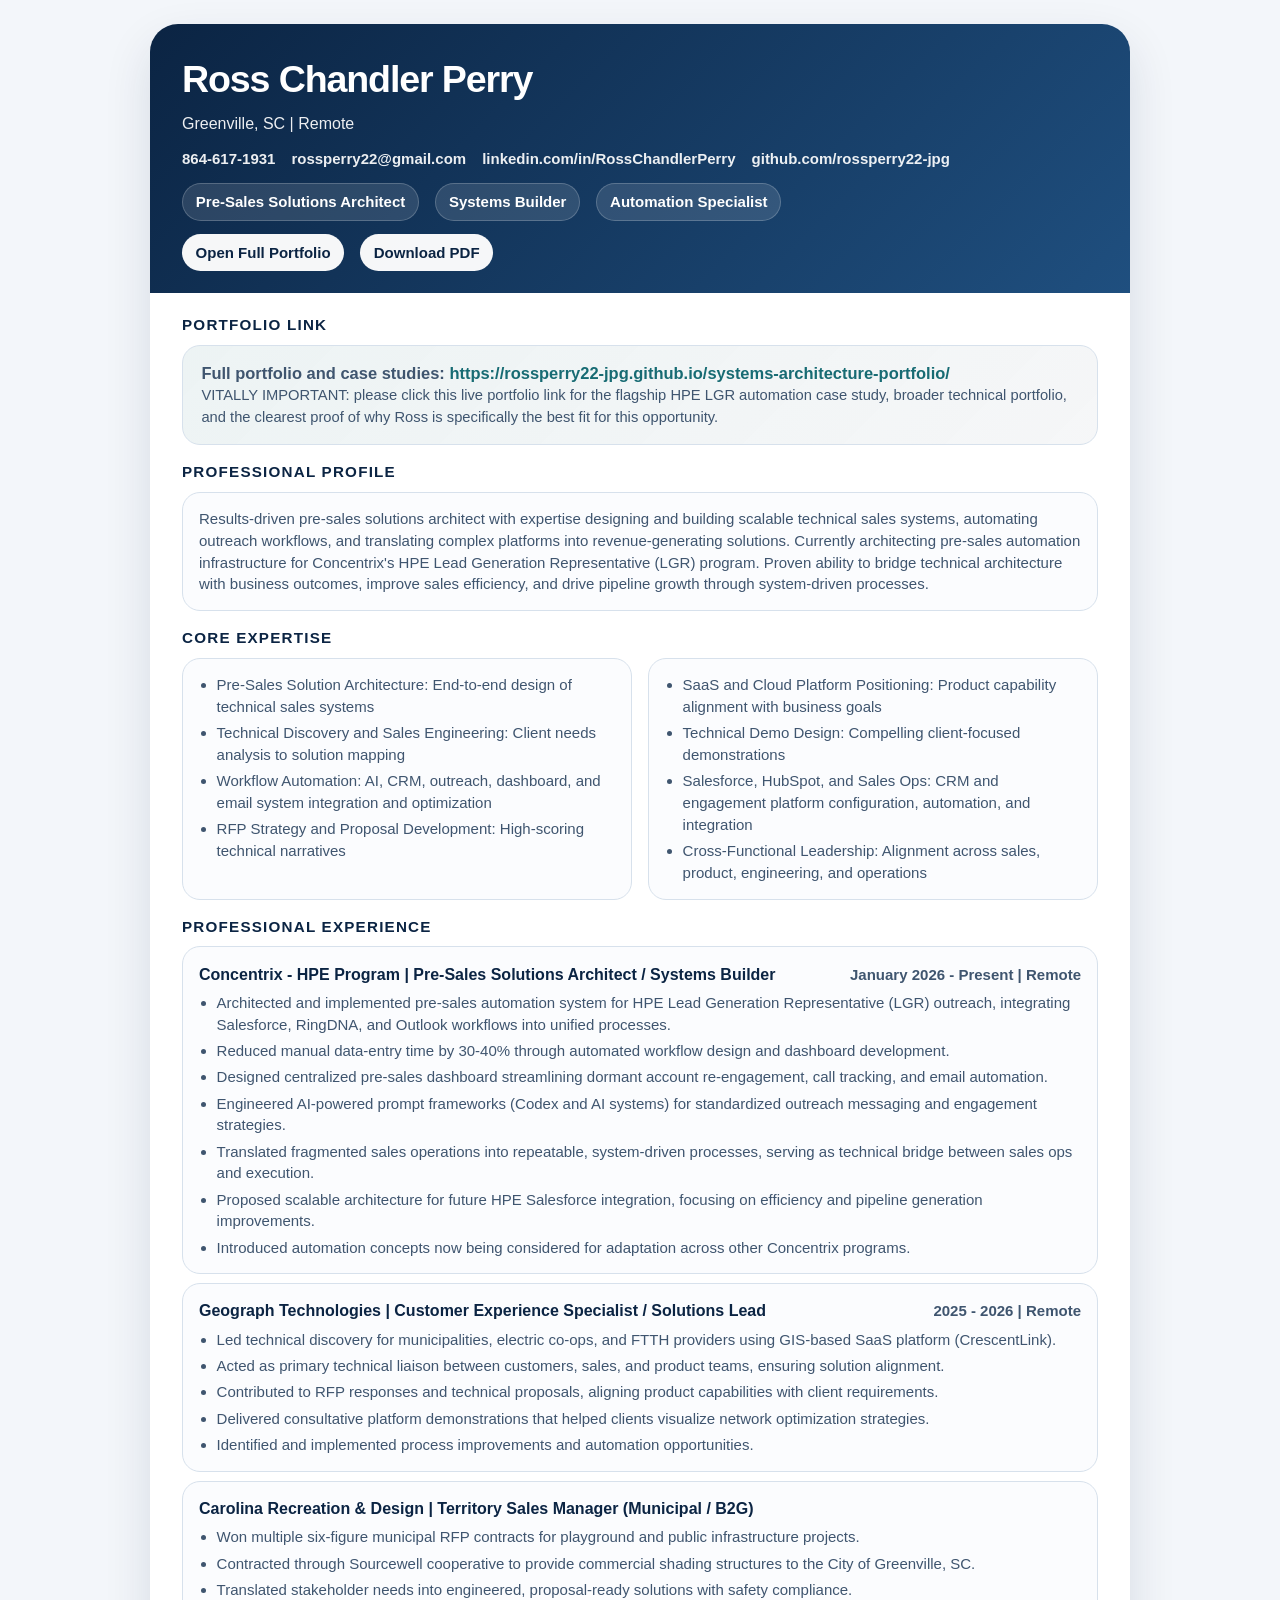
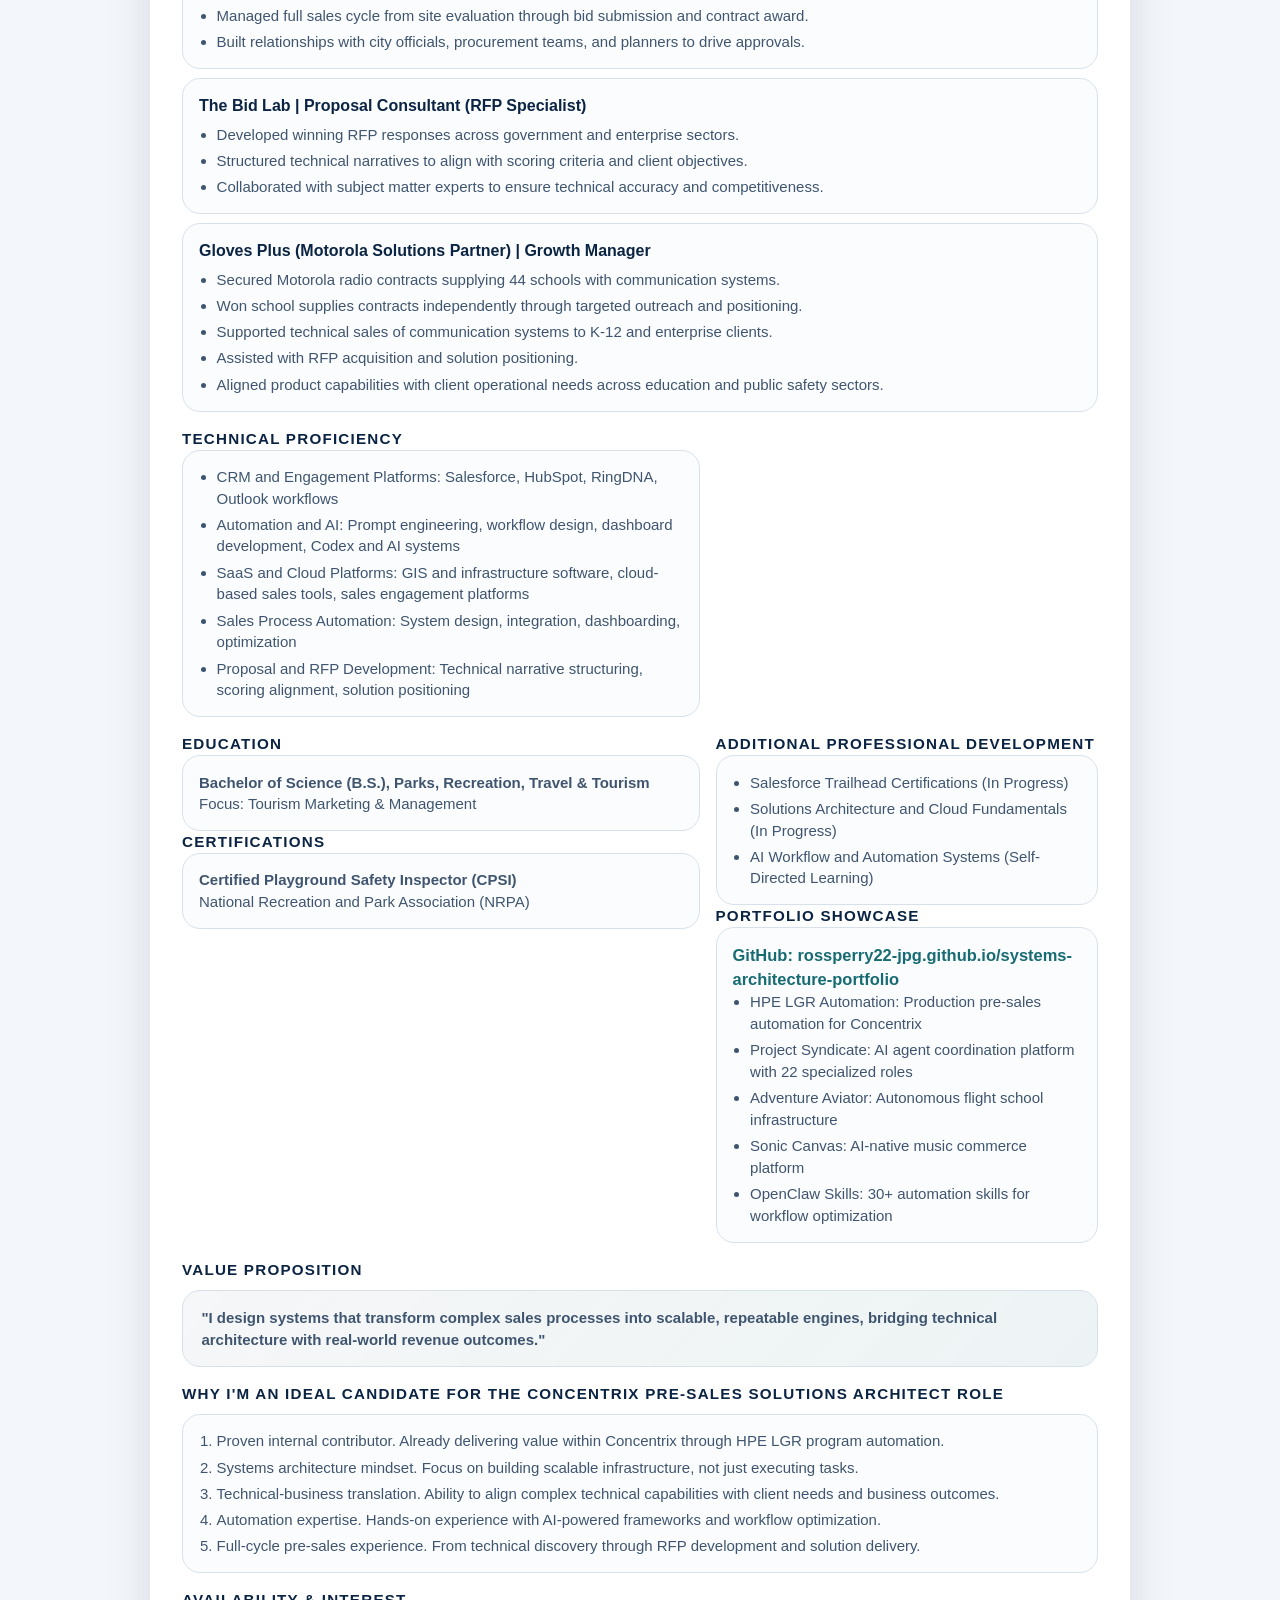
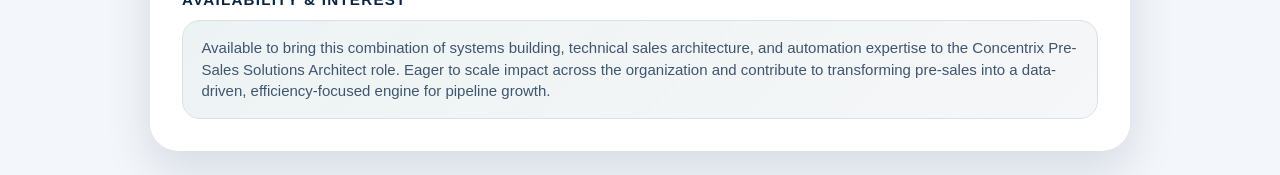
==== commit 972a57c5: "Add education and certifications to resume" ====
--- a/resources/resume/ross_perry_resume.html
+++ b/resources/resume/ross_perry_resume.html
@@ -410,8 +410,33 @@
             </ul>
           </div>
         </div>
-
+      </section>
+
+      <section class="two-col">
         <div class="tight">
+          <h2>Education</h2>
+          <div class="block">
+            <p><strong>Bachelor of Science (B.S.), Parks, Recreation, Travel &amp; Tourism</strong></p>
+            <p>Focus: Tourism Marketing &amp; Management</p>
+          </div>
+
+          <h2>Certifications</h2>
+          <div class="block">
+            <p><strong>Certified Playground Safety Inspector (CPSI)</strong></p>
+            <p>National Recreation and Park Association (NRPA)</p>
+          </div>
+        </div>
+
+        <div class="tight">
+          <h2>Additional Professional Development</h2>
+          <div class="block">
+            <ul>
+              <li>Salesforce Trailhead Certifications (In Progress)</li>
+              <li>Solutions Architecture and Cloud Fundamentals (In Progress)</li>
+              <li>AI Workflow and Automation Systems (Self-Directed Learning)</li>
+            </ul>
+          </div>
+
           <h2>Portfolio Showcase</h2>
           <div class="block">
             <p class="portfolio-link"><a href="https://rossperry22-jpg.github.io/systems-architecture-portfolio/">GitHub: rossperry22-jpg.github.io/systems-architecture-portfolio</a></p>
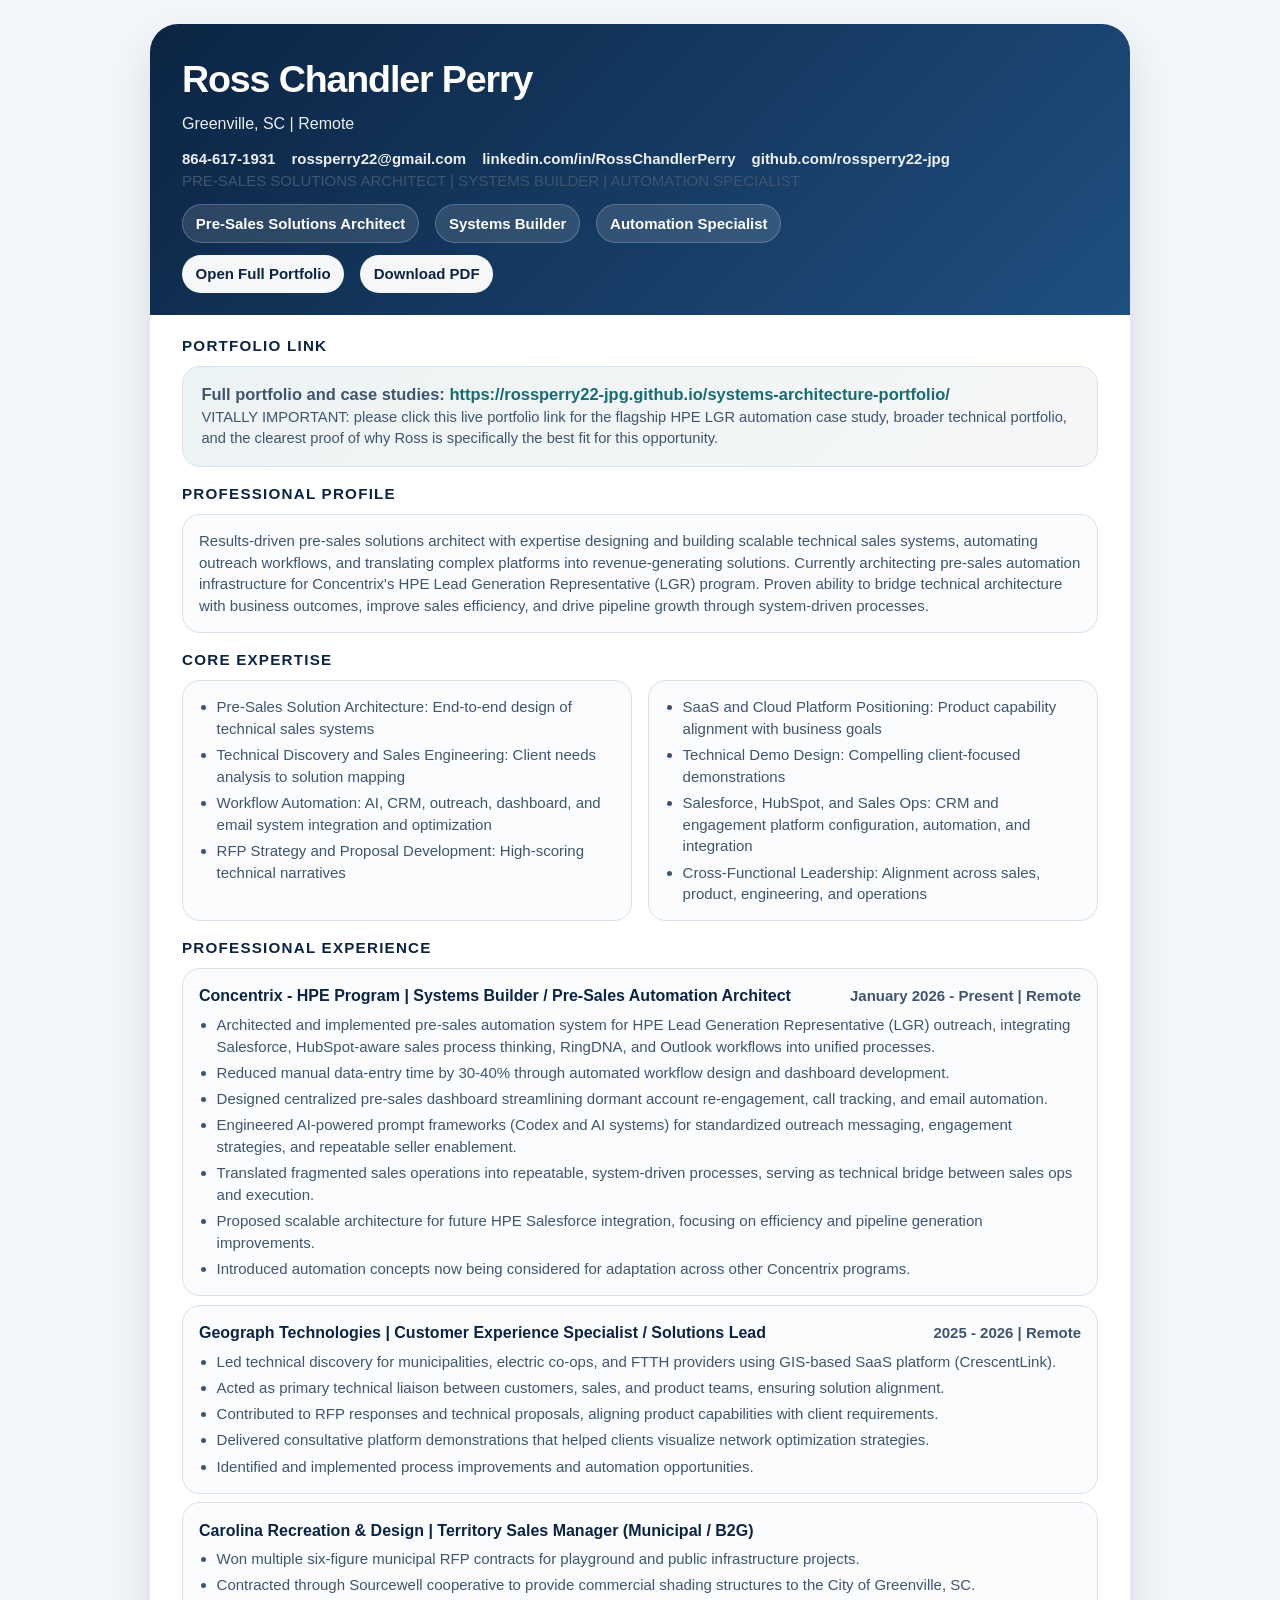
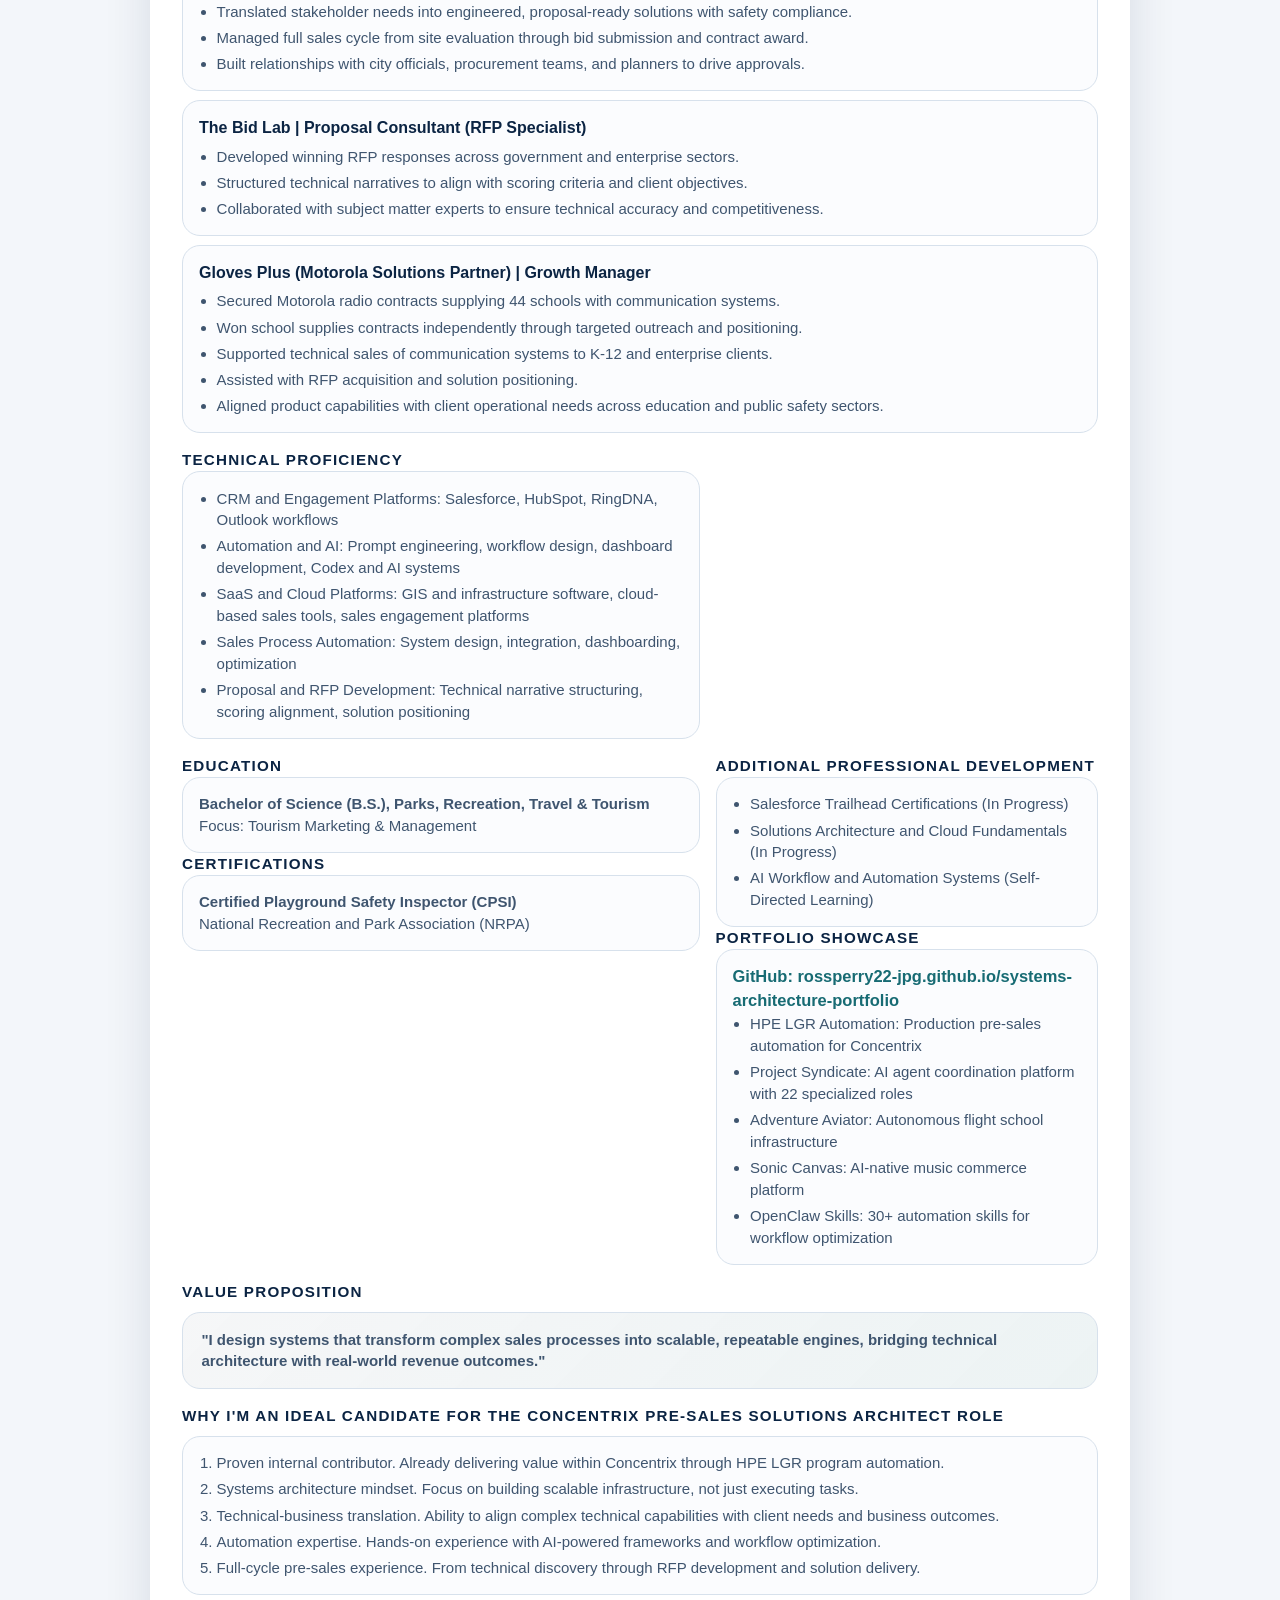
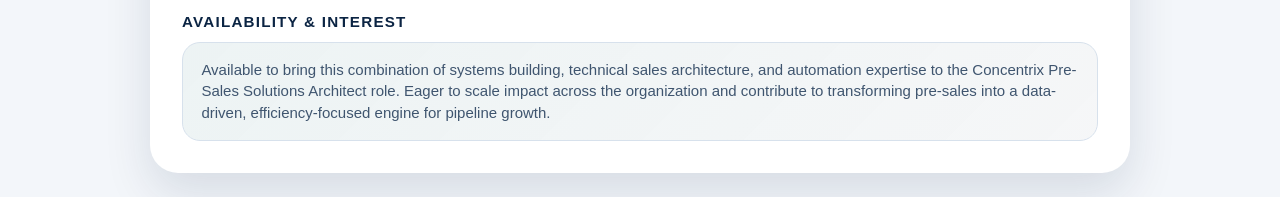
==== commit cb397f49: "Refine resume framing and regenerate PDF" ====
--- a/resources/resume/ross_perry_resume.html
+++ b/resources/resume/ross_perry_resume.html
@@ -275,6 +275,7 @@
         <a href="https://www.linkedin.com/in/RossChandlerPerry">linkedin.com/in/RossChandlerPerry</a>
         <a href="https://github.com/rossperry22-jpg">github.com/rossperry22-jpg</a>
       </div>
+      <p class="subtitle">PRE-SALES SOLUTIONS ARCHITECT | SYSTEMS BUILDER | AUTOMATION SPECIALIST</p>
       <div class="tagline">
         <span class="tag">Pre-Sales Solutions Architect</span>
         <span class="tag">Systems Builder</span>
@@ -331,14 +332,14 @@
         <h2>Professional Experience</h2>
         <div class="role block">
           <div class="role-head">
-            <h3>Concentrix - HPE Program | Pre-Sales Solutions Architect / Systems Builder</h3>
+            <h3>Concentrix - HPE Program | Systems Builder / Pre-Sales Automation Architect</h3>
             <span class="role-meta">January 2026 - Present | Remote</span>
           </div>
           <ul>
-            <li>Architected and implemented pre-sales automation system for HPE Lead Generation Representative (LGR) outreach, integrating Salesforce, RingDNA, and Outlook workflows into unified processes.</li>
+            <li>Architected and implemented pre-sales automation system for HPE Lead Generation Representative (LGR) outreach, integrating Salesforce, HubSpot-aware sales process thinking, RingDNA, and Outlook workflows into unified processes.</li>
             <li>Reduced manual data-entry time by 30-40% through automated workflow design and dashboard development.</li>
             <li>Designed centralized pre-sales dashboard streamlining dormant account re-engagement, call tracking, and email automation.</li>
-            <li>Engineered AI-powered prompt frameworks (Codex and AI systems) for standardized outreach messaging and engagement strategies.</li>
+            <li>Engineered AI-powered prompt frameworks (Codex and AI systems) for standardized outreach messaging, engagement strategies, and repeatable seller enablement.</li>
             <li>Translated fragmented sales operations into repeatable, system-driven processes, serving as technical bridge between sales ops and execution.</li>
             <li>Proposed scalable architecture for future HPE Salesforce integration, focusing on efficiency and pipeline generation improvements.</li>
             <li>Introduced automation concepts now being considered for adaptation across other Concentrix programs.</li>
